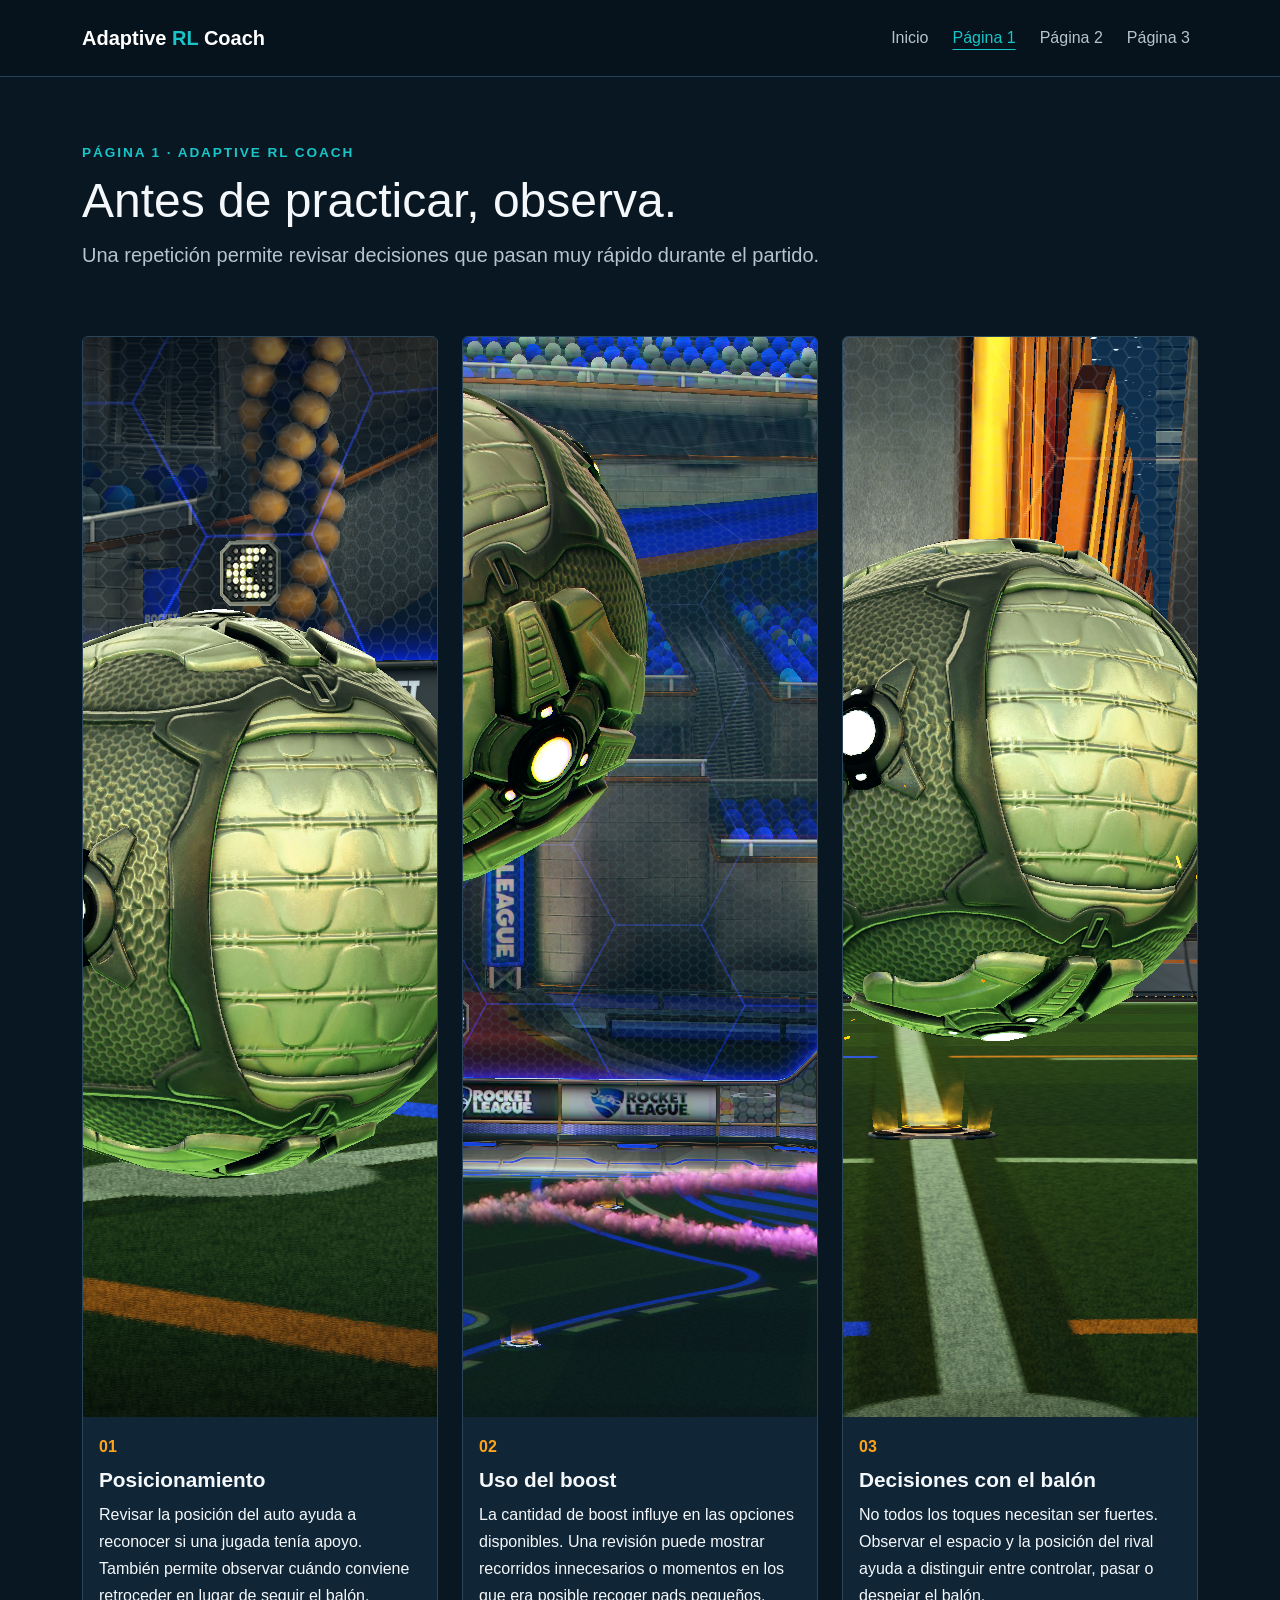
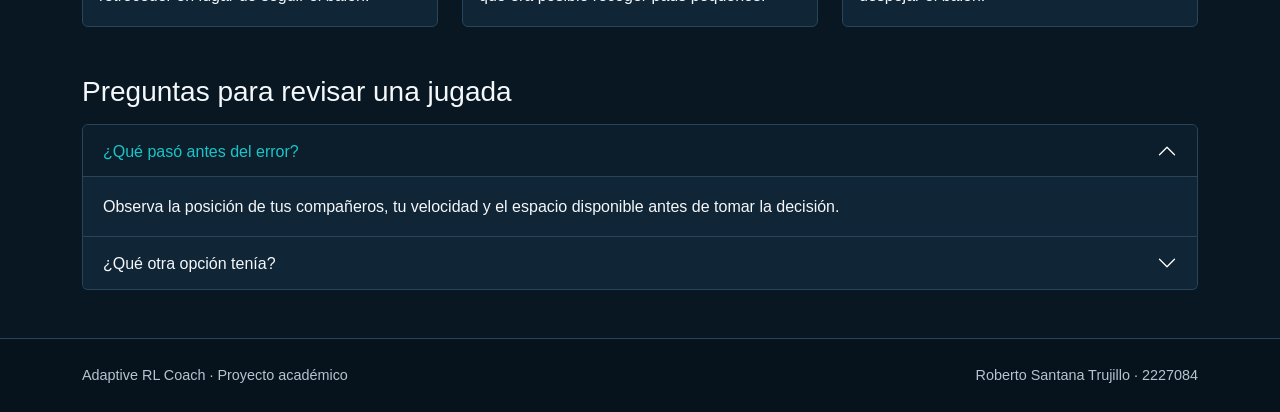
==== pagina1.html @ 522df8c2 "Agrega paginas y navegacion de la actividad 3" ====
<!DOCTYPE html>
<html lang="es">
<head>
    <meta charset="UTF-8">
    <meta name="viewport" content="width=device-width, initial-scale=1.0">
    <meta name="description" content="Concepto de Adaptive RL Coach: revisión de partidas, entrenamiento y seguimiento en Rocket League.">
    <title>Análisis de partidas | Adaptive RL Coach</title>
    <link rel="stylesheet" href="vendor/bootstrap.min.css">
    <link rel="stylesheet" href="css/estilos.css">
</head>
<body>
    <!-- El menú se despliega con el botón en pantallas pequeñas. -->
    <nav class="navbar navbar-expand-md navbar-dark" aria-label="Navegación principal">
        <div class="container py-2">
            <a class="navbar-brand" href="index.html">Adaptive <span>RL</span> Coach</a>
            <button class="navbar-toggler" type="button" data-bs-toggle="collapse" data-bs-target="#menuPrincipal" aria-controls="menuPrincipal" aria-expanded="false" aria-label="Abrir o cerrar menú">
                <span class="navbar-toggler-icon"></span>
            </button>
            <div class="collapse navbar-collapse" id="menuPrincipal">
                <ul class="navbar-nav ms-auto gap-md-2">
                <li class="nav-item"><a class="nav-link" href="index.html">Inicio</a></li>
                <li class="nav-item"><a class="nav-link active" href="pagina1.html" aria-current="page">Página 1</a></li>
                <li class="nav-item"><a class="nav-link" href="pagina2.html">Página 2</a></li>
                <li class="nav-item"><a class="nav-link" href="pagina3.html">Página 3</a></li>
                </ul>
            </div>
        </div>
    </nav>
    <main class="container pb-5">
        <header class="portada">
            <div class="etiqueta">Página 1 · Adaptive RL Coach</div>
            <h1 class="display-5 mt-2">Antes de practicar, observa.</h1>
            <p class="lead texto-secundario mb-0">Una repetición permite revisar decisiones que pasan muy rápido durante el partido.</p>
        </header>
        <!-- Componente Bootstrap: tarjetas. -->
        <section class="row g-4 mb-5" aria-label="Aspectos para revisar">
            <article class="col-md-4">
                <div class="card">
                    <img src="images/replay-analysis.png" class="card-img-top" alt="Dos autos frente al balón en una cancha de Rocket League" width="1920" height="1080">
                    <div class="card-body"><span class="numero">01</span><h2 class="card-title mt-2">Posicionamiento</h2><p class="card-text">Revisar la posición del auto ayuda a reconocer si una jugada tenía apoyo. También permite observar cuándo conviene retroceder en lugar de seguir el balón.</p></div>
                </div>
            </article>
            <article class="col-md-4">
                <div class="card">
                    <img src="images/training-plan.png" class="card-img-top" alt="Un auto realiza una jugada aérea cerca de la portería" width="1920" height="1080">
                    <div class="card-body"><span class="numero">02</span><h2 class="card-title mt-2">Uso del boost</h2><p class="card-text">La cantidad de boost influye en las opciones disponibles. Una revisión puede mostrar recorridos innecesarios o momentos en los que era posible recoger pads pequeños.</p></div>
                </div>
            </article>
            <article class="col-md-4">
                <div class="card">
                    <img src="images/compare-progress.png" class="card-img-top" alt="Dos autos disputan el balón en Rocket League" width="1920" height="1080">
                    <div class="card-body"><span class="numero">03</span><h2 class="card-title mt-2">Decisiones con el balón</h2><p class="card-text">No todos los toques necesitan ser fuertes. Observar el espacio y la posición del rival ayuda a distinguir entre controlar, pasar o despejar el balón.</p></div>
                </div>
            </article>
        </section>
        <section aria-labelledby="preguntasRevision">
            <h2 id="preguntasRevision" class="h3 mb-3">Preguntas para revisar una jugada</h2>
            <!-- Componente Bootstrap: acordeón. -->
            <div class="accordion" id="revision">
                <div class="accordion-item">
                    <h3 class="accordion-header"><button class="accordion-button" type="button" data-bs-toggle="collapse" data-bs-target="#antes" aria-expanded="true" aria-controls="antes">¿Qué pasó antes del error?</button></h3>
                    <div id="antes" class="accordion-collapse collapse show" data-bs-parent="#revision"><div class="accordion-body">Observa la posición de tus compañeros, tu velocidad y el espacio disponible antes de tomar la decisión.</div></div>
                </div>
                <div class="accordion-item">
                    <h3 class="accordion-header"><button class="accordion-button collapsed" type="button" data-bs-toggle="collapse" data-bs-target="#alternativa" aria-expanded="false" aria-controls="alternativa">¿Qué otra opción tenía?</button></h3>
                    <div id="alternativa" class="accordion-collapse collapse" data-bs-parent="#revision"><div class="accordion-body">Busca una alternativa concreta: esperar, rotar hacia atrás, controlar el balón o dejar la jugada a un compañero mejor ubicado.</div></div>
                </div>
            </div>
        </section>
    </main>
    <footer class="py-4">
        <div class="container d-flex flex-wrap justify-content-between gap-2">
            <span>Adaptive RL Coach · Proyecto académico</span>
            <span>Roberto Santana Trujillo · 2227084</span>
        </div>
    </footer>
    <!-- La biblioteca local permite usar el menú y los componentes sin internet. -->
    <script src="vendor/bootstrap.bundle.min.js"></script>
</body>
</html>
---- css/estilos.css ----
/* Paleta de Adaptive RL Coach. Bootstrap se carga antes de este archivo. */
body {
    background-color: #081722;
    color: #f4f8fb;
    font-family: Arial, sans-serif;
    line-height: 1.7;
}
.navbar, footer { background-color: #06121c; }
.navbar { border-bottom: 1px solid #29455a; }
.navbar-brand { font-weight: bold; }
.navbar-brand span, .etiqueta { color: #19c5c8; }
.navbar .nav-link { color: #b6c4cf; }
.navbar .nav-link:hover, .navbar .nav-link:focus { color: #f4f8fb; }
.navbar .nav-link.active { color: #19c5c8; text-decoration: underline; text-underline-offset: 6px; }
main { min-height: 75vh; }
.portada { padding-top: 4rem; padding-bottom: 4rem; }
h1, h2, h3 { font-weight: bold; line-height: 1.2; }
.etiqueta { font-size: .85rem; font-weight: bold; letter-spacing: .12rem; text-transform: uppercase; }
.texto-secundario, .pie-imagen { color: #b6c4cf; }
.imagen-portada { width: 100%; border-radius: 12px; border: 1px solid #29455a; }
.panel, .card { background-color: #102536; color: #f4f8fb; border: 1px solid #29455a; }
.panel { padding: 1.5rem; border-radius: 12px; }
.card { height: 100%; overflow: hidden; }
.card-img-top { width: 100%; aspect-ratio: 16 / 9; object-fit: cover; }
.card-title { font-size: 1.3rem; }
.btn-primary { background-color: #16b9bd; border-color: #16b9bd; color: #041017; font-weight: bold; }
.btn-primary:hover, .btn-primary:focus { background-color: #34d1d3; border-color: #34d1d3; color: #041017; }
.btn-outline-light { border-color: #aebdc8; }
.numero { color: #ffa31a; font-weight: bold; }
.separador { border-top: 1px solid #29455a; }
.accordion { --bs-accordion-bg: #102536; --bs-accordion-color: #f4f8fb; --bs-accordion-border-color: #29455a; --bs-accordion-btn-bg: #102536; --bs-accordion-btn-color: #f4f8fb; --bs-accordion-active-bg: #0c1e2b; --bs-accordion-active-color: #19c5c8; }
.accordion-button::after { filter: brightness(0) invert(1); }
.carousel { border: 1px solid #29455a; border-radius: 12px; overflow: hidden; }
.carousel-item img { width: 100%; aspect-ratio: 16 / 9; object-fit: cover; }
.alert-info { background-color: #0c1e2b; border-color: #29455a; color: #f4f8fb; }
footer { border-top: 1px solid #29455a; color: #b6c4cf; font-size: .9rem; }
a:focus-visible, button:focus-visible { outline: 3px solid #ffa31a; outline-offset: 4px; }
@media (max-width: 767px) {
    .portada { padding-top: 2rem; padding-bottom: 2rem; }
    .navbar-brand { font-size: 1rem; }
}
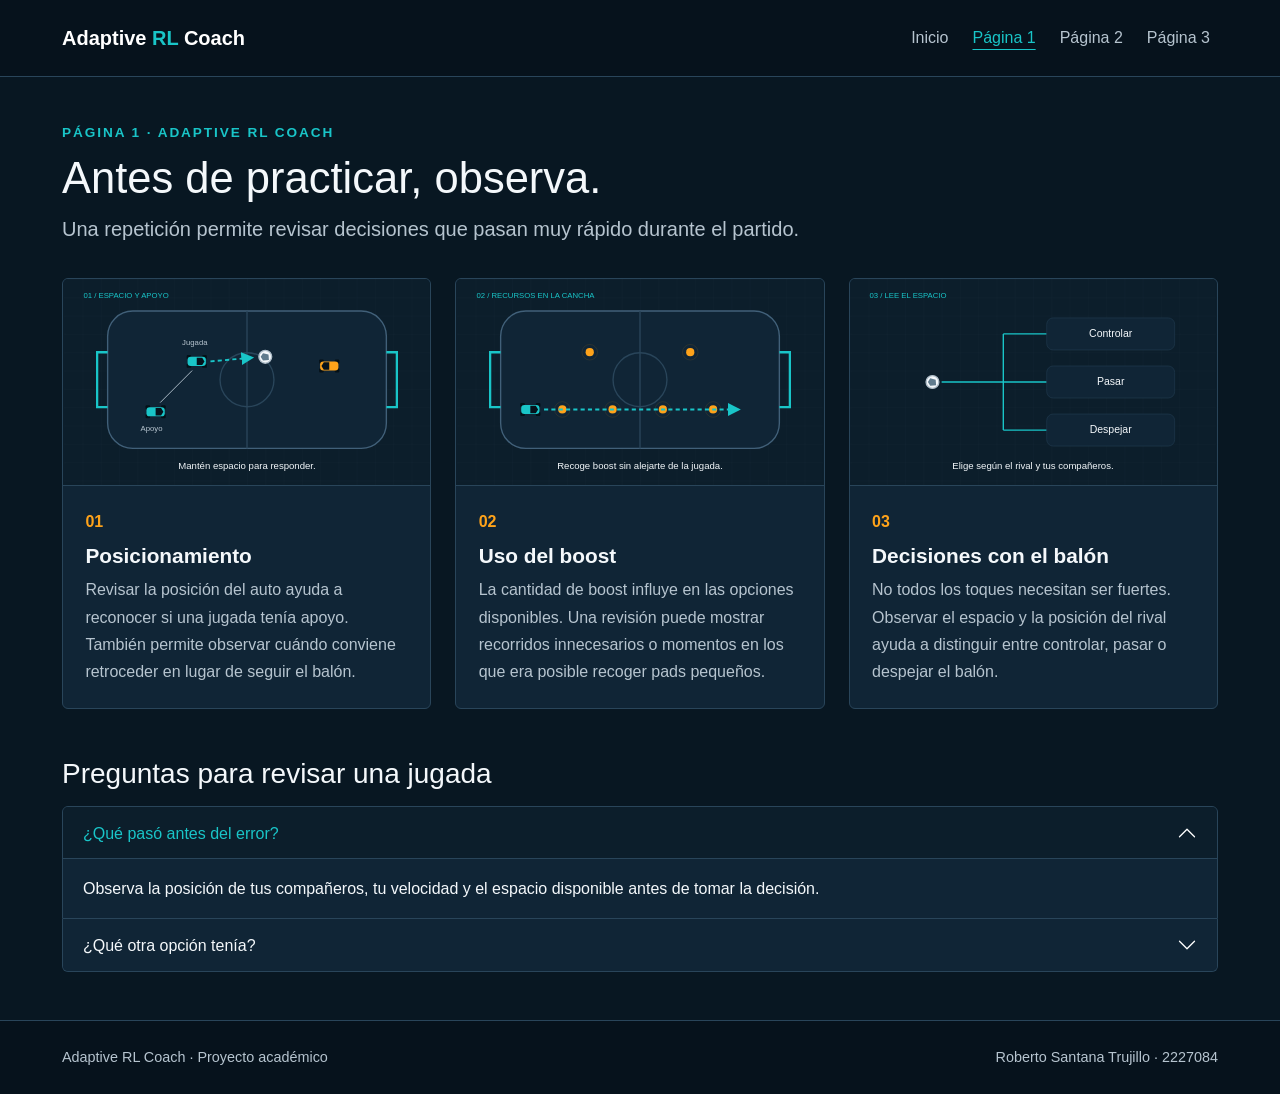
==== commit 9037df16: "Corrige imagenes y presentacion de las paginas" ====
--- a/pagina1.html
+++ b/pagina1.html
@@ -36,19 +36,19 @@
         <section class="row g-4 mb-5" aria-label="Aspectos para revisar">
             <article class="col-md-4">
                 <div class="card">
-                    <img src="images/replay-analysis.png" class="card-img-top" alt="Dos autos frente al balón en una cancha de Rocket League" width="1920" height="1080">
+                    <img src="images/posicionamiento.svg" class="card-img-top" alt="Esquema de dos autos que mantienen espacio para apoyar una jugada" width="800" height="450">
                     <div class="card-body"><span class="numero">01</span><h2 class="card-title mt-2">Posicionamiento</h2><p class="card-text">Revisar la posición del auto ayuda a reconocer si una jugada tenía apoyo. También permite observar cuándo conviene retroceder en lugar de seguir el balón.</p></div>
                 </div>
             </article>
             <article class="col-md-4">
                 <div class="card">
-                    <img src="images/training-plan.png" class="card-img-top" alt="Un auto realiza una jugada aérea cerca de la portería" width="1920" height="1080">
+                    <img src="images/boost.svg" class="card-img-top" alt="Ruta por pads pequeños de boost sin alejarse de la jugada" width="800" height="450">
                     <div class="card-body"><span class="numero">02</span><h2 class="card-title mt-2">Uso del boost</h2><p class="card-text">La cantidad de boost influye en las opciones disponibles. Una revisión puede mostrar recorridos innecesarios o momentos en los que era posible recoger pads pequeños.</p></div>
                 </div>
             </article>
             <article class="col-md-4">
                 <div class="card">
-                    <img src="images/compare-progress.png" class="card-img-top" alt="Dos autos disputan el balón en Rocket League" width="1920" height="1080">
+                    <img src="images/decisiones.svg" class="card-img-top" alt="Opciones de controlar, pasar o despejar al recibir el balón" width="800" height="450">
                     <div class="card-body"><span class="numero">03</span><h2 class="card-title mt-2">Decisiones con el balón</h2><p class="card-text">No todos los toques necesitan ser fuertes. Observar el espacio y la posición del rival ayuda a distinguir entre controlar, pasar o despejar el balón.</p></div>
                 </div>
             </article>
--- a/css/estilos.css
+++ b/css/estilos.css
@@ -13,15 +13,27 @@
 .navbar .nav-link:hover, .navbar .nav-link:focus { color: #f4f8fb; }
 .navbar .nav-link.active { color: #19c5c8; text-decoration: underline; text-underline-offset: 6px; }
 main { min-height: 75vh; }
-.portada { padding-top: 4rem; padding-bottom: 4rem; }
+.portada { padding-top: 2.75rem; padding-bottom: 2rem; }
 h1, h2, h3 { font-weight: bold; line-height: 1.2; }
+img { max-width: 100%; height: auto; }
+.container { max-width: 1180px; }
+.card-body { padding: 1.4rem; }
+.card-text { color: #b6c4cf; }
+.display-4 { font-size: clamp(2.4rem, 4vw, 3.5rem); }
+.display-5 { font-size: clamp(2rem, 3.4vw, 2.8rem); }
+.lead { max-width: 760px; }
+.imagen-portada { aspect-ratio: 16 / 9; object-fit: contain; }
+.portada-inicio { padding-top: 3.5rem; padding-bottom: 2.5rem; }
+.ruta { padding: 1rem 0; color: #b6c4cf; }
+.ruta span { color: #19c5c8; }
+@media (min-width: 992px) { .portada-inicio .row { min-height: 350px; } }
 .etiqueta { font-size: .85rem; font-weight: bold; letter-spacing: .12rem; text-transform: uppercase; }
 .texto-secundario, .pie-imagen { color: #b6c4cf; }
-.imagen-portada { width: 100%; border-radius: 12px; border: 1px solid #29455a; }
+.imagen-portada { width: 100%; height: auto; border-radius: 12px; border: 1px solid #29455a; }
 .panel, .card { background-color: #102536; color: #f4f8fb; border: 1px solid #29455a; }
 .panel { padding: 1.5rem; border-radius: 12px; }
 .card { height: 100%; overflow: hidden; }
-.card-img-top { width: 100%; aspect-ratio: 16 / 9; object-fit: cover; }
+.card-img-top { display: block; width: 100%; height: auto; aspect-ratio: 16 / 9; object-fit: contain; background-color: #0c1e2b; border-bottom: 1px solid #29455a; }
 .card-title { font-size: 1.3rem; }
 .btn-primary { background-color: #16b9bd; border-color: #16b9bd; color: #041017; font-weight: bold; }
 .btn-primary:hover, .btn-primary:focus { background-color: #34d1d3; border-color: #34d1d3; color: #041017; }
@@ -30,8 +42,6 @@
 .separador { border-top: 1px solid #29455a; }
 .accordion { --bs-accordion-bg: #102536; --bs-accordion-color: #f4f8fb; --bs-accordion-border-color: #29455a; --bs-accordion-btn-bg: #102536; --bs-accordion-btn-color: #f4f8fb; --bs-accordion-active-bg: #0c1e2b; --bs-accordion-active-color: #19c5c8; }
 .accordion-button::after { filter: brightness(0) invert(1); }
-.carousel { border: 1px solid #29455a; border-radius: 12px; overflow: hidden; }
-.carousel-item img { width: 100%; aspect-ratio: 16 / 9; object-fit: cover; }
 .alert-info { background-color: #0c1e2b; border-color: #29455a; color: #f4f8fb; }
 footer { border-top: 1px solid #29455a; color: #b6c4cf; font-size: .9rem; }
 a:focus-visible, button:focus-visible { outline: 3px solid #ffa31a; outline-offset: 4px; }
